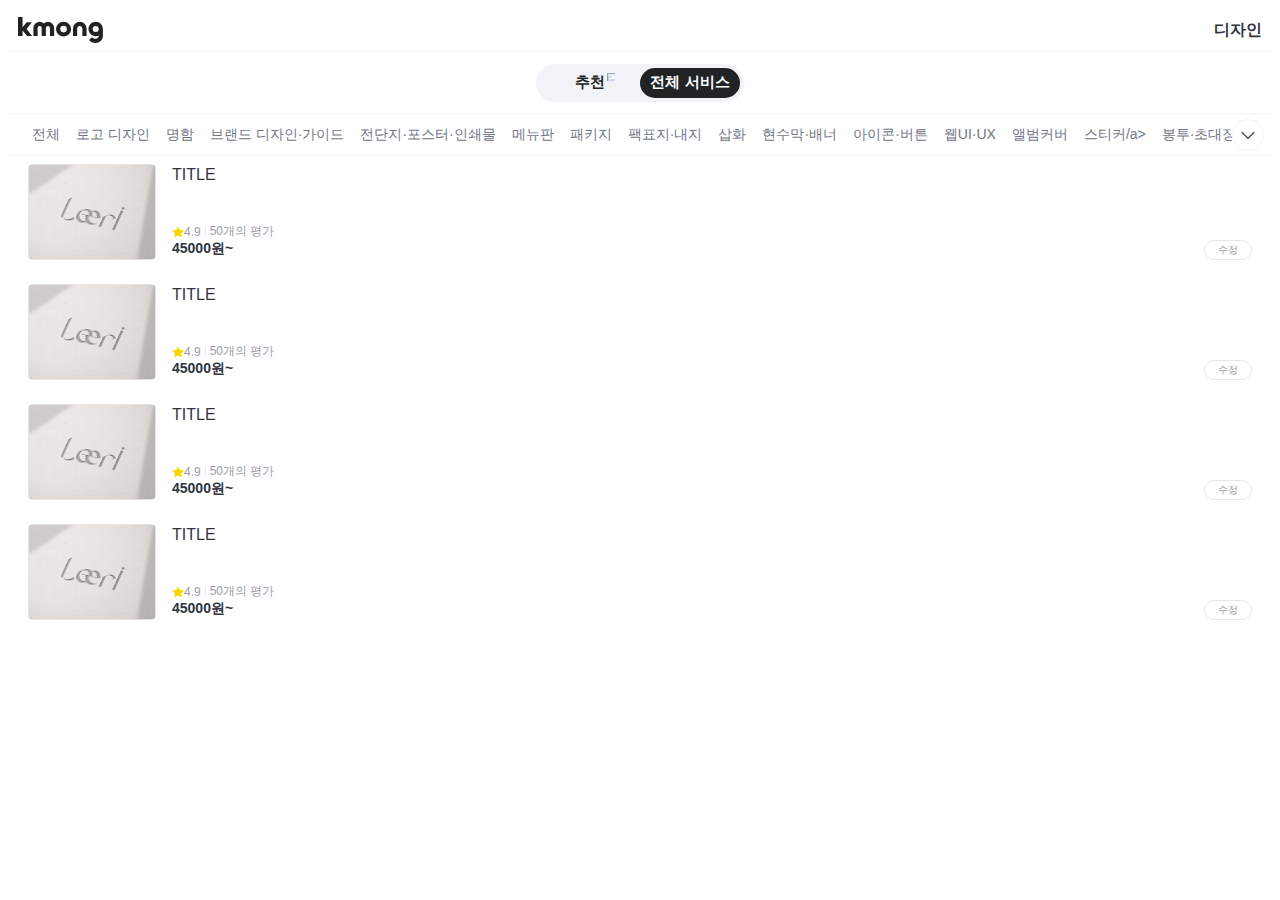
==== index.html @ 1ecef7a1 "index" ====
<!DOCTYPE html>
<html lang="en">
<head>
    <meta charset="UTF-8">
    <meta name="viewport" content="width=device-width, initial-scale=1.0">
    <title>Document</title>
    <style>
        html{
            font-family: Metro Sans, sans-serif;
        }
        *{
            box-sizing: border-box;
        }
        .headercss{
            width: 100%;
            padding: 0px 10px;
            height: 44px;
            border-bottom: 1px solid rgb(242, 243, 247);
            background-color: rgb(255, 255, 255);
            display: flex;
            justify-content: space-between;
            align-items: center;
            position: sticky;
            top: 0px;
            left: 0px;
            right: 0px;
        }
        .no-underline{
            text-decoration-line: none;
        }
        .cursor-pointer{
            cursor: pointer;
        }
        .w-85px{
            width: 85px;
        }
        .h-26px{
            height: 26px;
        }
        .text-gray-800{
            color: rgb(48, 52, 65);
        }
        .font-bold{
            font-weight: 700;
        }
        .text-16px{
            font-size: 16px;
        }
        .leading-23px{
            line-height: 23px;
        }
        .overflow-hidden{
            overflow: hidden;
        }
        .text-right{
            text-align: center;
        }
        .mainwrap{
            width: 100%;
            position: relative;
            z-index: 1;
        }
        .maintop{
            height: 62px;
            display: flex;
            justify-content: center;
            align-items: center;
            border-bottom: 1px solid rgb(242, 243, 247);
            background-color: rgb(255, 255, 255);
        }
        .topinner{
            display: flex;
            padding: 4px;
            border-radius: 60px;
            background-color: rgb(242, 243, 247);
        }
        .maintopcss{
            width: 100px;
            height: 30px;
            border-radius: 40px;
            display: flex;
            justify-content: center;
            align-items: center;
            color: rgb(33, 34, 36);
            text-decoration: none;
        }
        .text-15px{
            font-size: 15px;
        }
        .position-relative{
            position: relative;
        }
        .newimgcss{
            position: absolute;
            top: 0px;
            right: -10px;
            width: 8px;
            height: 8px;
        }
        .maintopcss2{
            width: 100px;
            height: 30px;
            border-radius: 40px;
            display: flex;
            justify-content: center;
            align-items: center;
            background-color: rgb(33, 34, 36);
            color: rgb(255, 255, 255);
            text-decoration: none;
        }
        .navwrap{
            top: 44px;
            position: sticky;
            z-index: 20;
        }
        .navcss{
            position: relative;
            padding-right: 40px;
            height: 42px;
            display: flex;
            border-bottom: 1px solid rgb(242, 243, 247);
            background: rgb(255, 255, 255);
        }
        .navlistcss{
            margin: 0px;
            padding-left: 16px;
            flex-grow: 1;
            display: flex;
            align-items: center;
            overflow-x: scroll;
            scrollbar-width: none;
            white-space: nowrap;
        }
        .navunit{
            position: relative;
            display: flex;
            align-items: center;
            padding: 0px 8px;
        }
        .navf{
            font-size: 14px;
            color: rgb(114, 117, 133);
            text-decoration: none;
        }
        .selected{
            content: "";
            position: absolute;
            bottom: 0px;
            left: 0px;
            width: 100%;
            height: 3px;
            background-color: rgb(255, 212, 0);
        }
        .catbuttoncss{
            position: absolute;
            top: 5px;
            right: 8px;
            width: 32px;
            height: 32px;
            display: flex;
            justify-content: center;
            align-items: center;
            background-color: rgb(255, 255, 255);
            outline: 0px;
            border: 1px solid rgb(242, 243, 247);
            border-radius: 50%;
        }
        .butspan{
            display: inline-block;
            font-style: normal;
            line-height: 0;
            text-align: center;
            text-rendering: optimizeLegibility;
            vertical-align: -0.125em;
            color: rgb(85, 89, 105);
        }
        .mainlistwrap{
            width: 100%;
            display: flex;
            flex-direction: column;
            gap: 8px;
        }
        .mainunitwrap{
            width: 100%;
            padding: 8px 20px;
        }
        .mainunita{
            width: 100%;
            height: 96px;
            display: flex;
            position: relative;
            text-decoration: none;
        }
        .unitimgwrap{
            position: relative;
            border-radius: 4px;
            border: 1px solid rgba(0, 0, 0, 0.1);
            overflow: hidden;
            margin-right: 16px;
            width: 128px;
        }
        .unitimgcss{
            contain: layout;
            display: block;
            width: 100%;
            transition: opacity 0.3s, transform 0.3s;
            opacity: 1;
        }
        .unitinfowrap{
            color: rgb(48, 52, 65);
            flex: 1 1 0%;
            display: flex;
            flex-direction: column;
        }
        .unittitle{
            word-break: break-all;
            overflow: hidden;
            text-overflow: ellipsis;
            font-weight: normal;
            margin: 0px;
            font-size: 16px;
            line-height: 21px;
            height: 42px;
        }
        .subtitle{
            flex-grow: 1;
            height: 16px;
        }
        .horoscope{
            margin-top: 4px;
            display: flex;
            align-items: center;
            color: rgb(154, 155, 167);
            font-size: 12px;
        }
        .starwrap{
            display: inline-block;
            font-style: normal;
            line-height: 0;
            text-align: center;
            text-transform: none;
            vertical-align: -0.125em;
            text-rendering: optimizeLegibility;
            margin: -1px, 0px, 0px;
            color: rgb(255, 212, 0);
        }
        .horodiv{
            display: inline-block;
            margin: 0px 4px;
            width: 1px;
            border-left: 1px solid rgb(228, 229, 237);
            height: 10px;
        }
        .pricewrap{
            display: flex;
            align-items: center;
        }
        .pricetext{
            font-size: 14px;
            font-weight: bold;
            color: rgb(48, 52, 65);
            height: 20px;
        }
        .unitbtnwrap{
            position: absolute;
            bottom: 0px;
            right: 0px;
        }
        .unitbtn{
            transition: background-color 0.3s;
            width: 48px;
            height: 20px;
            align-items: center;
            border-radius: 10px;
            font-size: 10px;
            border: 1px solid rgb(228, 229, 237);
            background-color: rgb(255, 255, 255);
            color: rgb(154, 155, 167);
        }
    </style>
</head>
<body>
    <header heigh="44" class="headercss">
        <a direction="left" class="h-26px w-85px cursor-pointer no-underline" href="/">
            <svg height="100%" viewBox="0 0 85 26" width="85" xmlns="http://www.w3.org/2000/svg"><path d="M77.69 4.86c3.975 0 7.197 3.215 7.197 7.18l-.002.055h.002c.073 3.477.074 5.769.003 6.874-.108 1.659-.724 3.372-1.947 4.693A7.21 7.21 0 0 1 77.593 26c-2.724 0-4.998-.984-6.653-2.921l-.05-.059 3.226-2.684c.837.997 1.938 1.48 3.478 1.48.9 0 1.67-.358 2.259-.992.515-.556.817-1.263.832-1.813v-.443a7.186 7.186 0 0 1-2.995.65c-3.975 0-7.197-3.214-7.197-7.179 0-3.964 3.222-7.178 7.197-7.178zm-32.13-.225c4.131 0 7.48 3.34 7.48 7.46 0 4.121-3.349 7.462-7.48 7.462s-7.48-3.34-7.48-7.461c0-4.12 3.349-7.461 7.48-7.461zM4.533 0v10.354L8.623 5.2h5.309l-5.337 6.726 5.572 7.065h-4.98L4.534 13.42v5.572H0V0h4.533zM29.92 4.86a6.233 6.233 0 0 1 6.233 6.234v7.897H31.96v-7.908a2.04 2.04 0 0 0-4.074-.152l-.006.152v7.908h-4.193v-7.908a2.04 2.04 0 0 0-4.075-.152l-.005.152v7.908h-4.194v-7.897a6.233 6.233 0 0 1 10.371-4.662 6.201 6.201 0 0 1 4.136-1.571zm31.847 0a6.8 6.8 0 0 1 6.8 6.8v7.331h-4.194v-7.34a2.607 2.607 0 0 0-2.441-2.602l-.165-.006a2.607 2.607 0 0 0-2.602 2.442l-.005.165v7.34l-4.193.001v-7.33a6.8 6.8 0 0 1 6.8-6.8zM45.56 8.818a3.282 3.282 0 0 0-3.287 3.279 3.282 3.282 0 0 0 3.287 3.278 3.282 3.282 0 0 0 3.287-3.278 3.282 3.282 0 0 0-3.287-3.279zm32.13.226a3 3 0 0 0-3.003 2.996 3 3 0 0 0 3.003 2.996 3 3 0 0 0 3.003-2.996 3 3 0 0 0-3.003-2.996z" fill="#212224" fill-rule="evenodd"></path></svg>
        </a>
        <a direction="right" href="/" class="no-underline">
            <h1 class="text-center text-16px font-bold leading-23px text-gray-800 overflow-hidden break-all">디자인</h1>
        </a>
    </header>
    <div class="mainwrap">
        <div class="maintop">
            <div class="topinner">
                <a class="maintopcss" href="/">
                    <span class="font-bold text-15px position-relative">
                        추천
                        <img src="https://static.cdn.kmong.com/assets/mobile/pages/gateway/n_badge@3x.png" alt="NEW 뱃지" class="newimgcss">
                    </span>
                </a>
                <a class="maintopcss2" href="/">
                    <span class="font-bold text-15px position-relative">전체 서비스</span>
                </a>
            </div>
        </div>
        <div class="navwrap">
            <nav class="navcss">
                <ul class="navlistcss">
                    <li class="navunit">
                        <a class="navf" href="/">전체</a>
                    </li>
                    <li class="navunit">
                        <a class="navf" href="/">로고 디자인</a>
                    </li>
                    <li class="navunit">
                        <a class="navf" href="/">명함</a>
                    </li>
                    <li class="navunit">
                        <a class="navf" href="/">브랜드 디자인·가이드</a>
                    </li>
                    <li class="navunit">
                        <a class="navf" href="/">전단지·포스터·인쇄물</a>
                    </li>
                    <li class="navunit">
                        <a class="navf" href="/">메뉴판</a>
                    </li>
                    <li class="navunit">
                        <a class="navf" href="/">패키지</a>
                    </li>
                    <li class="navunit">
                        <a class="navf" href="/">팩표지·내지</a>
                    </li>
                    <li class="navunit">
                        <a class="navf" href="/">삽화</a>
                    </li>
                    <li class="navunit">
                        <a class="navf" href="/">현수막·배너</a>
                    </li>
                    <li class="navunit">
                        <a class="navf" href="/">아이콘·버튼</a>
                    </li>
                    <li class="navunit">
                        <a class="navf" href="/">웹UI·UX</a>
                    </li>
                    <li class="navunit">
                        <a class="navf" href="/">앨범커버</a>
                    </li>
                    <li class="navunit">
                        <a class="navf" href="/">스티커/a>
                    </li>
                    <li class="navunit">
                        <a class="navf" href="/">봉투·초대장</a>
                    </li>
                    <li class="navunit">
                        <a class="navf" href="/">홍보물</a>
                    </li>
                </ul>
                <button class="catbuttoncss">
                    <span color class="butspan">
                        <svg width="20" height="20" viewBox="0 0 24 24" fill="currentColor" aria-hidden="true" focusable="false" preserveAspectRatio="xMidYMid meet" class="css-7kp13n e181xm9y0"><path xmlns="http://www.w3.org/2000/svg" d="M16.2207159,6.10870583 C16.5916812,5.74209279 16.5932964,5.14609072 16.2243236,4.77749794 C15.8553508,4.40890516 15.2555125,4.40730026 14.8845472,4.77391329 L7.77928409,11.9296701 C7.40827322,12.2963282 7.40670988,12.7039529 7.7757925,13.0725272 L14.8810556,20.2226181 C15.2500929,20.5911471 15.8499315,20.5926484 16.2208326,20.2259713 C16.5917338,19.8592942 16.5932448,19.2632919 16.2242075,18.8947628 L9.75,12.5010986 L16.2207159,6.10870583 Z" transform="translate(12.000000, 12.500000) scale(1, -1) rotate(-270.000000) translate(-12.000000, -12.500000) "></path></svg>
                    </span>
                </button>
            </nav>
        </div>
        <div class="mainlistwrap">
            <div class="mainunitwrap">
                <a class="mainunita" href="/">
                    <div class="unitimgwrap">
                        <img loading="lazy" src="/img/logo.jpg" class="unitimgcss">
                    </div>
                    <div class="unitinfowrap">
                        <h3 class="unittitle">TITLE</h3>
                        <div class="subtitle"></div>
                        <div class="horoscope">
                            <span role="img" rotate="0" class="starwrap">
                                <svg width="12" height="12" viewBox="0 0 24 24" fill="currentColor" aria-hidden="true" focusable="false" preserveAspectRatio="xMidYMid meet" class="css-7kp13n e181xm9y0"><path d="M8.37094152,8.12482574 L2.52598096,8.59636398 L2.36821881,8.6135218 C0.881583763,8.81867772 0.513822851,10.1467426 1.72605142,11.1443161 L6.11068071,14.7526934 L4.80553251,20.0682859 L4.77348322,20.2161997 C4.50052597,21.673724 5.6402616,22.4726949 6.9887771,21.699537 L12.00271,18.8250573 L17.0166429,21.699537 L17.1506515,21.7715841 C18.4829447,22.4403279 19.5680516,21.5674348 19.1998875,20.0682859 L17.8937294,14.7526934 L22.2793686,11.1443161 L22.3984321,11.0405714 C23.4954951,10.0270601 23.0352205,8.72174778 21.479439,8.59636398 L15.6334685,8.12482574 L13.3880977,3.09014615 C12.7393731,1.6361626 11.2656405,1.63707337 10.6173223,3.09014615 L8.37094152,8.12482574 Z"></path></svg>
                            </span>
                            4.9
                            <span class="horodiv"></span>
                            <div class="horotext">50개의 평가</div>
                        </div>
                        <div class="pricewrap">
                            <div class="pricetext">45000원~</div>
                        </div>
                        <div class="unitbtnwrap">
                            <button class="unitbtn">
                                수정
                            </button>
                        </div>
                    </div>
                </a>
            </div>
            <div class="mainunitwrap">
                <a class="mainunita" href="/">
                    <div class="unitimgwrap">
                        <img loading="lazy" src="/img/logo.jpg" class="unitimgcss">
                    </div>
                    <div class="unitinfowrap">
                        <h3 class="unittitle">TITLE</h3>
                        <div class="subtitle"></div>
                        <div class="horoscope">
                            <span role="img" rotate="0" class="starwrap">
                                <svg width="12" height="12" viewBox="0 0 24 24" fill="currentColor" aria-hidden="true" focusable="false" preserveAspectRatio="xMidYMid meet" class="css-7kp13n e181xm9y0"><path d="M8.37094152,8.12482574 L2.52598096,8.59636398 L2.36821881,8.6135218 C0.881583763,8.81867772 0.513822851,10.1467426 1.72605142,11.1443161 L6.11068071,14.7526934 L4.80553251,20.0682859 L4.77348322,20.2161997 C4.50052597,21.673724 5.6402616,22.4726949 6.9887771,21.699537 L12.00271,18.8250573 L17.0166429,21.699537 L17.1506515,21.7715841 C18.4829447,22.4403279 19.5680516,21.5674348 19.1998875,20.0682859 L17.8937294,14.7526934 L22.2793686,11.1443161 L22.3984321,11.0405714 C23.4954951,10.0270601 23.0352205,8.72174778 21.479439,8.59636398 L15.6334685,8.12482574 L13.3880977,3.09014615 C12.7393731,1.6361626 11.2656405,1.63707337 10.6173223,3.09014615 L8.37094152,8.12482574 Z"></path></svg>
                            </span>
                            4.9
                            <span class="horodiv"></span>
                            <div class="horotext">50개의 평가</div>
                        </div>
                        <div class="pricewrap">
                            <div class="pricetext">45000원~</div>
                        </div>
                        <div class="unitbtnwrap">
                            <button class="unitbtn">
                                수정
                            </button>
                        </div>
                    </div>
                </a>
            </div>
            <div class="mainunitwrap">
                <a class="mainunita" href="/">
                    <div class="unitimgwrap">
                        <img loading="lazy" src="/img/logo.jpg" class="unitimgcss">
                    </div>
                    <div class="unitinfowrap">
                        <h3 class="unittitle">TITLE</h3>
                        <div class="subtitle"></div>
                        <div class="horoscope">
                            <span role="img" rotate="0" class="starwrap">
                                <svg width="12" height="12" viewBox="0 0 24 24" fill="currentColor" aria-hidden="true" focusable="false" preserveAspectRatio="xMidYMid meet" class="css-7kp13n e181xm9y0"><path d="M8.37094152,8.12482574 L2.52598096,8.59636398 L2.36821881,8.6135218 C0.881583763,8.81867772 0.513822851,10.1467426 1.72605142,11.1443161 L6.11068071,14.7526934 L4.80553251,20.0682859 L4.77348322,20.2161997 C4.50052597,21.673724 5.6402616,22.4726949 6.9887771,21.699537 L12.00271,18.8250573 L17.0166429,21.699537 L17.1506515,21.7715841 C18.4829447,22.4403279 19.5680516,21.5674348 19.1998875,20.0682859 L17.8937294,14.7526934 L22.2793686,11.1443161 L22.3984321,11.0405714 C23.4954951,10.0270601 23.0352205,8.72174778 21.479439,8.59636398 L15.6334685,8.12482574 L13.3880977,3.09014615 C12.7393731,1.6361626 11.2656405,1.63707337 10.6173223,3.09014615 L8.37094152,8.12482574 Z"></path></svg>
                            </span>
                            4.9
                            <span class="horodiv"></span>
                            <div class="horotext">50개의 평가</div>
                        </div>
                        <div class="pricewrap">
                            <div class="pricetext">45000원~</div>
                        </div>
                        <div class="unitbtnwrap">
                            <button class="unitbtn">
                                수정
                            </button>
                        </div>
                    </div>
                </a>
            </div>
            <div class="mainunitwrap">
                <a class="mainunita" href="/">
                    <div class="unitimgwrap">
                        <img loading="lazy" src="/img/logo.jpg" class="unitimgcss">
                    </div>
                    <div class="unitinfowrap">
                        <h3 class="unittitle">TITLE</h3>
                        <div class="subtitle"></div>
                        <div class="horoscope">
                            <span role="img" rotate="0" class="starwrap">
                                <svg width="12" height="12" viewBox="0 0 24 24" fill="currentColor" aria-hidden="true" focusable="false" preserveAspectRatio="xMidYMid meet" class="css-7kp13n e181xm9y0"><path d="M8.37094152,8.12482574 L2.52598096,8.59636398 L2.36821881,8.6135218 C0.881583763,8.81867772 0.513822851,10.1467426 1.72605142,11.1443161 L6.11068071,14.7526934 L4.80553251,20.0682859 L4.77348322,20.2161997 C4.50052597,21.673724 5.6402616,22.4726949 6.9887771,21.699537 L12.00271,18.8250573 L17.0166429,21.699537 L17.1506515,21.7715841 C18.4829447,22.4403279 19.5680516,21.5674348 19.1998875,20.0682859 L17.8937294,14.7526934 L22.2793686,11.1443161 L22.3984321,11.0405714 C23.4954951,10.0270601 23.0352205,8.72174778 21.479439,8.59636398 L15.6334685,8.12482574 L13.3880977,3.09014615 C12.7393731,1.6361626 11.2656405,1.63707337 10.6173223,3.09014615 L8.37094152,8.12482574 Z"></path></svg>
                            </span>
                            4.9
                            <span class="horodiv"></span>
                            <div class="horotext">50개의 평가</div>
                        </div>
                        <div class="pricewrap">
                            <div class="pricetext">45000원~</div>
                        </div>
                        <div class="unitbtnwrap">
                            <button class="unitbtn">
                                수정
                            </button>
                        </div>
                    </div>
                </a>
            </div>
        </div>
    </div>
</body>
</html>
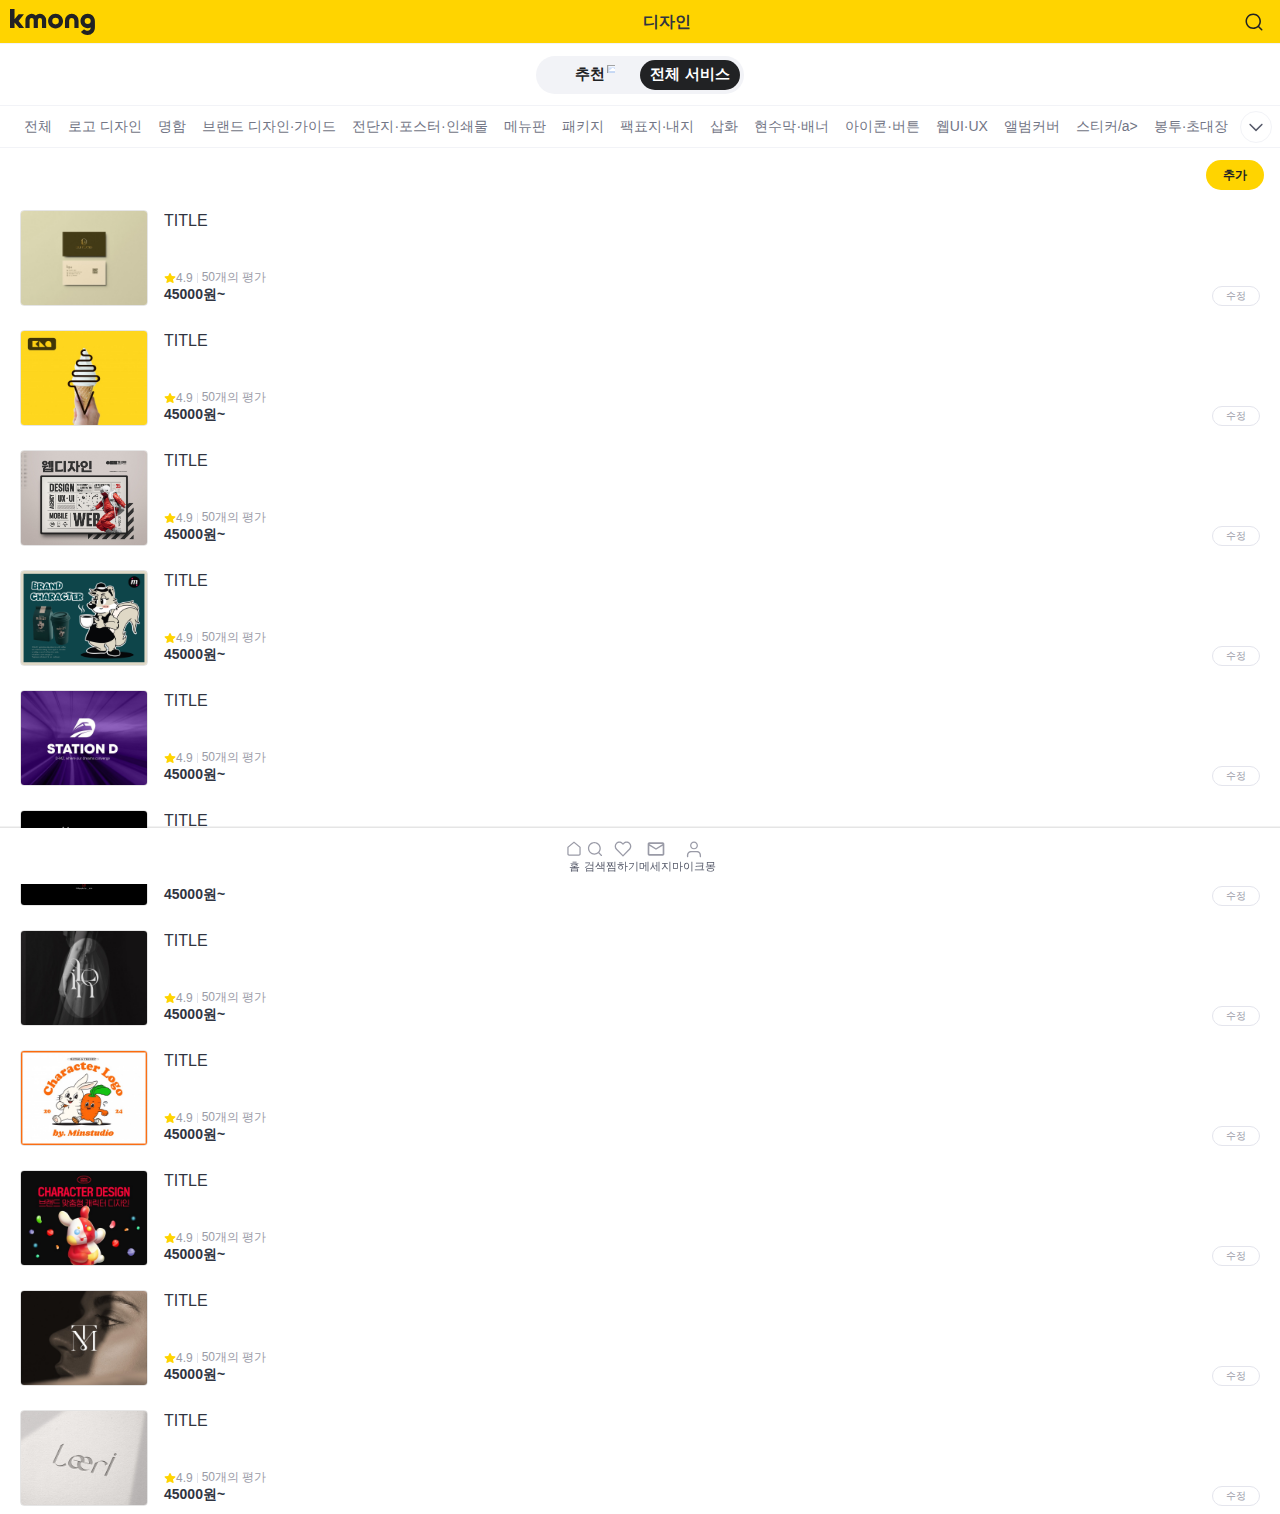
==== commit 646ec071: "index" ====
--- a/index.html
+++ b/index.html
@@ -4,26 +4,19 @@
     <meta charset="UTF-8">
     <meta name="viewport" content="width=device-width, initial-scale=1.0">
     <title>Document</title>
+    <link rel="stylesheet" href="my.css">
     <style>
         html{
             font-family: Metro Sans, sans-serif;
         }
+        body{
+            margin: 0;
+        }
         *{
             box-sizing: border-box;
         }
         .headercss{
-            width: 100%;
-            padding: 0px 10px;
-            height: 44px;
-            border-bottom: 1px solid rgb(242, 243, 247);
-            background-color: rgb(255, 255, 255);
-            display: flex;
-            justify-content: space-between;
-            align-items: center;
-            position: sticky;
-            top: 0px;
-            left: 0px;
-            right: 0px;
+            background-color: rgb(255, 212, 0);
         }
         .no-underline{
             text-decoration-line: none;
@@ -266,8 +259,30 @@
             bottom: 0px;
             right: 0px;
         }
+        .addbtn{
+            transition: background-color 0.3s;
+            display: flex;
+            width: 58px;
+            height: 30px;
+            align-items: center;
+            border-radius: 20px;
+            font-size: 12px;
+            font-weight: 700;
+            border: 1px solid rgba(255,255,255,0);
+            background-color: rgb(255, 212, 0);
+            color: rgb(33, 34, 36);
+            cursor: pointer;
+            justify-content: center;
+            text-rendering: optimizeLegibility;
+            text-align: center;
+            vertical-align: -0.125em;
+        }
+        .addbtn:hover{
+            background-color: rgb(232, 200, 0);
+        }
         .unitbtn{
             transition: background-color 0.3s;
+            display: flex;
             width: 48px;
             height: 20px;
             align-items: center;
@@ -276,6 +291,74 @@
             border: 1px solid rgb(228, 229, 237);
             background-color: rgb(255, 255, 255);
             color: rgb(154, 155, 167);
+            cursor: pointer;
+            justify-content: center;
+            text-rendering: optimizeLegibility;
+            text-align: center;
+            vertical-align: -0.125em;
+        }
+        .unitbtn:hover{
+            background-color: rgb(228, 229, 237);
+        }
+        .footnavwrap{
+            position: fixed;
+            bottom: 0;
+            z-index: 1000;
+            background-color: rgb(255, 255, 255);
+            width: 100%;
+            height: 56px;
+            box-shadow: 0 -1.5px 0 0 rgb(0 0 0 / 10%);
+        }
+        .footnavlist{
+            display: flex;
+            padding: 8px 0;
+            justify-content: space-around;
+            margin: 0;
+            list-style: none;
+        }
+        .footnavunit{
+            color:rgb(85, 89, 105);
+            display: flex;
+            flex-direction: column;
+            font-size: 11px;
+            text-decoration: none;
+            align-items: center;
+        }
+        .footnavunitcss{
+            display: inline-block;
+            font-style: normal;
+            line-height: 0;
+            text-align: center;
+            text-transform: none;
+            vertical-align: -0.125em;
+            text-rendering: optimizeLegibility;
+            color: rgb(154, 155, 167);
+        }
+        .searchwrap{
+            display: flex;
+            justify-content: flex-end;
+        }
+        .searchbtnwrap{
+            display: flex;
+            justify-content: center;
+            max-width: 32px;
+        }
+        .topbtnimg{
+            display: inline-block;
+            font-style: normal;
+            line-height: 0;
+            text-align: center;
+            text-transform: none;
+            vertical-align: -0.125em;
+            text-rendering: optimizeLegibility;
+            color: rgb(33, 34, 36);
+        }
+        .undernav{
+            height: 54px;
+            padding: 0px 16px;
+            display: flex;
+            justify-content: flex-end;
+            align-items: center;
         }
     </style>
 </head>
@@ -284,9 +367,18 @@
         <a direction="left" class="h-26px w-85px cursor-pointer no-underline" href="/">
             <svg height="100%" viewBox="0 0 85 26" width="85" xmlns="http://www.w3.org/2000/svg"><path d="M77.69 4.86c3.975 0 7.197 3.215 7.197 7.18l-.002.055h.002c.073 3.477.074 5.769.003 6.874-.108 1.659-.724 3.372-1.947 4.693A7.21 7.21 0 0 1 77.593 26c-2.724 0-4.998-.984-6.653-2.921l-.05-.059 3.226-2.684c.837.997 1.938 1.48 3.478 1.48.9 0 1.67-.358 2.259-.992.515-.556.817-1.263.832-1.813v-.443a7.186 7.186 0 0 1-2.995.65c-3.975 0-7.197-3.214-7.197-7.179 0-3.964 3.222-7.178 7.197-7.178zm-32.13-.225c4.131 0 7.48 3.34 7.48 7.46 0 4.121-3.349 7.462-7.48 7.462s-7.48-3.34-7.48-7.461c0-4.12 3.349-7.461 7.48-7.461zM4.533 0v10.354L8.623 5.2h5.309l-5.337 6.726 5.572 7.065h-4.98L4.534 13.42v5.572H0V0h4.533zM29.92 4.86a6.233 6.233 0 0 1 6.233 6.234v7.897H31.96v-7.908a2.04 2.04 0 0 0-4.074-.152l-.006.152v7.908h-4.193v-7.908a2.04 2.04 0 0 0-4.075-.152l-.005.152v7.908h-4.194v-7.897a6.233 6.233 0 0 1 10.371-4.662 6.201 6.201 0 0 1 4.136-1.571zm31.847 0a6.8 6.8 0 0 1 6.8 6.8v7.331h-4.194v-7.34a2.607 2.607 0 0 0-2.441-2.602l-.165-.006a2.607 2.607 0 0 0-2.602 2.442l-.005.165v7.34l-4.193.001v-7.33a6.8 6.8 0 0 1 6.8-6.8zM45.56 8.818a3.282 3.282 0 0 0-3.287 3.279 3.282 3.282 0 0 0 3.287 3.278 3.282 3.282 0 0 0 3.287-3.278 3.282 3.282 0 0 0-3.287-3.279zm32.13.226a3 3 0 0 0-3.003 2.996 3 3 0 0 0 3.003 2.996 3 3 0 0 0 3.003-2.996 3 3 0 0 0-3.003-2.996z" fill="#212224" fill-rule="evenodd"></path></svg>
         </a>
-        <a direction="right" href="/" class="no-underline">
+        <a href="/" class="no-underline">
             <h1 class="text-center text-16px font-bold leading-23px text-gray-800 overflow-hidden break-all">디자인</h1>
         </a>
+        <div direction="right" class="searchwrap">
+            <div class="searchbtnwrap">
+                <button role="button" class="topbtncss">
+                    <span role="img" rotate="0" class="topbtnimg">
+                        <svg width="24" height="24" viewBox="0 0 24 24" fill="currentColor" aria-hidden="true" focusable="false" preserveAspectRatio="xMidYMid meet" class="css-7kp13n e181xm9y0"><path xmlns="http://www.w3.org/2000/svg" d="M11.2307008,3.5 C15.5002489,3.5 18.9614015,6.96828437 18.9614015,11.24663 C18.9614015,13.0978372 18.3133954,14.7973826 17.2322825,16.1299241 L20.2742127,19.178378 C20.5762688,19.4810023 20.5764739,19.9714482 20.2746708,20.2738195 C19.9728678,20.5761908 19.4833433,20.5759857 19.1812873,20.2733614 L19.1812873,20.2733614 L16.1426973,17.2288066 C14.8071694,18.3312107 13.0960911,18.9932599 11.2307008,18.9932599 C6.96115262,18.9932599 3.5,15.5249756 3.5,11.24663 C3.5,6.96828437 6.96115262,3.5 11.2307008,3.5 Z M11.2307008,5.04932599 C7.81506225,5.04932599 5.04614015,7.82395349 5.04614015,11.24663 C5.04614015,14.6693064 7.81506225,17.4439339 11.2307008,17.4439339 C14.6463393,17.4439339 17.4152614,14.6693064 17.4152614,11.24663 C17.4152614,7.82395349 14.6463393,5.04932599 11.2307008,5.04932599 Z"></path></svg>
+                    </span>
+                </button>
+            </div>
+        </div>
     </header>
     <div class="mainwrap">
         <div class="maintop">
@@ -361,92 +453,286 @@
                 </button>
             </nav>
         </div>
+        <div class="undernav">
+            <button class="addbtn">
+                추가
+            </button>
+        </div>
         <div class="mainlistwrap">
             <div class="mainunitwrap">
                 <a class="mainunita" href="/">
                     <div class="unitimgwrap">
-                        <img loading="lazy" src="/img/logo.jpg" class="unitimgcss">
-                    </div>
-                    <div class="unitinfowrap">
-                        <h3 class="unittitle">TITLE</h3>
-                        <div class="subtitle"></div>
-                        <div class="horoscope">
-                            <span role="img" rotate="0" class="starwrap">
-                                <svg width="12" height="12" viewBox="0 0 24 24" fill="currentColor" aria-hidden="true" focusable="false" preserveAspectRatio="xMidYMid meet" class="css-7kp13n e181xm9y0"><path d="M8.37094152,8.12482574 L2.52598096,8.59636398 L2.36821881,8.6135218 C0.881583763,8.81867772 0.513822851,10.1467426 1.72605142,11.1443161 L6.11068071,14.7526934 L4.80553251,20.0682859 L4.77348322,20.2161997 C4.50052597,21.673724 5.6402616,22.4726949 6.9887771,21.699537 L12.00271,18.8250573 L17.0166429,21.699537 L17.1506515,21.7715841 C18.4829447,22.4403279 19.5680516,21.5674348 19.1998875,20.0682859 L17.8937294,14.7526934 L22.2793686,11.1443161 L22.3984321,11.0405714 C23.4954951,10.0270601 23.0352205,8.72174778 21.479439,8.59636398 L15.6334685,8.12482574 L13.3880977,3.09014615 C12.7393731,1.6361626 11.2656405,1.63707337 10.6173223,3.09014615 L8.37094152,8.12482574 Z"></path></svg>
-                            </span>
-                            4.9
-                            <span class="horodiv"></span>
-                            <div class="horotext">50개의 평가</div>
-                        </div>
-                        <div class="pricewrap">
-                            <div class="pricetext">45000원~</div>
-                        </div>
-                        <div class="unitbtnwrap">
-                            <button class="unitbtn">
-                                수정
-                            </button>
-                        </div>
-                    </div>
-                </a>
-            </div>
-            <div class="mainunitwrap">
-                <a class="mainunita" href="/">
-                    <div class="unitimgwrap">
-                        <img loading="lazy" src="/img/logo.jpg" class="unitimgcss">
-                    </div>
-                    <div class="unitinfowrap">
-                        <h3 class="unittitle">TITLE</h3>
-                        <div class="subtitle"></div>
-                        <div class="horoscope">
-                            <span role="img" rotate="0" class="starwrap">
-                                <svg width="12" height="12" viewBox="0 0 24 24" fill="currentColor" aria-hidden="true" focusable="false" preserveAspectRatio="xMidYMid meet" class="css-7kp13n e181xm9y0"><path d="M8.37094152,8.12482574 L2.52598096,8.59636398 L2.36821881,8.6135218 C0.881583763,8.81867772 0.513822851,10.1467426 1.72605142,11.1443161 L6.11068071,14.7526934 L4.80553251,20.0682859 L4.77348322,20.2161997 C4.50052597,21.673724 5.6402616,22.4726949 6.9887771,21.699537 L12.00271,18.8250573 L17.0166429,21.699537 L17.1506515,21.7715841 C18.4829447,22.4403279 19.5680516,21.5674348 19.1998875,20.0682859 L17.8937294,14.7526934 L22.2793686,11.1443161 L22.3984321,11.0405714 C23.4954951,10.0270601 23.0352205,8.72174778 21.479439,8.59636398 L15.6334685,8.12482574 L13.3880977,3.09014615 C12.7393731,1.6361626 11.2656405,1.63707337 10.6173223,3.09014615 L8.37094152,8.12482574 Z"></path></svg>
-                            </span>
-                            4.9
-                            <span class="horodiv"></span>
-                            <div class="horotext">50개의 평가</div>
-                        </div>
-                        <div class="pricewrap">
-                            <div class="pricetext">45000원~</div>
-                        </div>
-                        <div class="unitbtnwrap">
-                            <button class="unitbtn">
-                                수정
-                            </button>
-                        </div>
-                    </div>
-                </a>
-            </div>
-            <div class="mainunitwrap">
-                <a class="mainunita" href="/">
-                    <div class="unitimgwrap">
-                        <img loading="lazy" src="/img/logo.jpg" class="unitimgcss">
-                    </div>
-                    <div class="unitinfowrap">
-                        <h3 class="unittitle">TITLE</h3>
-                        <div class="subtitle"></div>
-                        <div class="horoscope">
-                            <span role="img" rotate="0" class="starwrap">
-                                <svg width="12" height="12" viewBox="0 0 24 24" fill="currentColor" aria-hidden="true" focusable="false" preserveAspectRatio="xMidYMid meet" class="css-7kp13n e181xm9y0"><path d="M8.37094152,8.12482574 L2.52598096,8.59636398 L2.36821881,8.6135218 C0.881583763,8.81867772 0.513822851,10.1467426 1.72605142,11.1443161 L6.11068071,14.7526934 L4.80553251,20.0682859 L4.77348322,20.2161997 C4.50052597,21.673724 5.6402616,22.4726949 6.9887771,21.699537 L12.00271,18.8250573 L17.0166429,21.699537 L17.1506515,21.7715841 C18.4829447,22.4403279 19.5680516,21.5674348 19.1998875,20.0682859 L17.8937294,14.7526934 L22.2793686,11.1443161 L22.3984321,11.0405714 C23.4954951,10.0270601 23.0352205,8.72174778 21.479439,8.59636398 L15.6334685,8.12482574 L13.3880977,3.09014615 C12.7393731,1.6361626 11.2656405,1.63707337 10.6173223,3.09014615 L8.37094152,8.12482574 Z"></path></svg>
-                            </span>
-                            4.9
-                            <span class="horodiv"></span>
-                            <div class="horotext">50개의 평가</div>
-                        </div>
-                        <div class="pricewrap">
-                            <div class="pricetext">45000원~</div>
-                        </div>
-                        <div class="unitbtnwrap">
-                            <button class="unitbtn">
-                                수정
-                            </button>
-                        </div>
-                    </div>
-                </a>
-            </div>
-            <div class="mainunitwrap">
-                <a class="mainunita" href="/">
-                    <div class="unitimgwrap">
-                        <img loading="lazy" src="/img/logo.jpg" class="unitimgcss">
+                        <img loading="lazy" src="/img/1.jpg" class="unitimgcss">
+                    </div>
+                    <div class="unitinfowrap">
+                        <h3 class="unittitle">TITLE</h3>
+                        <div class="subtitle"></div>
+                        <div class="horoscope">
+                            <span role="img" rotate="0" class="starwrap">
+                                <svg width="12" height="12" viewBox="0 0 24 24" fill="currentColor" aria-hidden="true" focusable="false" preserveAspectRatio="xMidYMid meet" class="css-7kp13n e181xm9y0"><path d="M8.37094152,8.12482574 L2.52598096,8.59636398 L2.36821881,8.6135218 C0.881583763,8.81867772 0.513822851,10.1467426 1.72605142,11.1443161 L6.11068071,14.7526934 L4.80553251,20.0682859 L4.77348322,20.2161997 C4.50052597,21.673724 5.6402616,22.4726949 6.9887771,21.699537 L12.00271,18.8250573 L17.0166429,21.699537 L17.1506515,21.7715841 C18.4829447,22.4403279 19.5680516,21.5674348 19.1998875,20.0682859 L17.8937294,14.7526934 L22.2793686,11.1443161 L22.3984321,11.0405714 C23.4954951,10.0270601 23.0352205,8.72174778 21.479439,8.59636398 L15.6334685,8.12482574 L13.3880977,3.09014615 C12.7393731,1.6361626 11.2656405,1.63707337 10.6173223,3.09014615 L8.37094152,8.12482574 Z"></path></svg>
+                            </span>
+                            4.9
+                            <span class="horodiv"></span>
+                            <div class="horotext">50개의 평가</div>
+                        </div>
+                        <div class="pricewrap">
+                            <div class="pricetext">45000원~</div>
+                        </div>
+                        <div class="unitbtnwrap">
+                            <button class="unitbtn">
+                                수정
+                            </button>
+                        </div>
+                    </div>
+                </a>
+            </div>
+            <div class="mainunitwrap">
+                <a class="mainunita" href="/">
+                    <div class="unitimgwrap">
+                        <img loading="lazy" src="/img/2.jpg" class="unitimgcss">
+                    </div>
+                    <div class="unitinfowrap">
+                        <h3 class="unittitle">TITLE</h3>
+                        <div class="subtitle"></div>
+                        <div class="horoscope">
+                            <span role="img" rotate="0" class="starwrap">
+                                <svg width="12" height="12" viewBox="0 0 24 24" fill="currentColor" aria-hidden="true" focusable="false" preserveAspectRatio="xMidYMid meet" class="css-7kp13n e181xm9y0"><path d="M8.37094152,8.12482574 L2.52598096,8.59636398 L2.36821881,8.6135218 C0.881583763,8.81867772 0.513822851,10.1467426 1.72605142,11.1443161 L6.11068071,14.7526934 L4.80553251,20.0682859 L4.77348322,20.2161997 C4.50052597,21.673724 5.6402616,22.4726949 6.9887771,21.699537 L12.00271,18.8250573 L17.0166429,21.699537 L17.1506515,21.7715841 C18.4829447,22.4403279 19.5680516,21.5674348 19.1998875,20.0682859 L17.8937294,14.7526934 L22.2793686,11.1443161 L22.3984321,11.0405714 C23.4954951,10.0270601 23.0352205,8.72174778 21.479439,8.59636398 L15.6334685,8.12482574 L13.3880977,3.09014615 C12.7393731,1.6361626 11.2656405,1.63707337 10.6173223,3.09014615 L8.37094152,8.12482574 Z"></path></svg>
+                            </span>
+                            4.9
+                            <span class="horodiv"></span>
+                            <div class="horotext">50개의 평가</div>
+                        </div>
+                        <div class="pricewrap">
+                            <div class="pricetext">45000원~</div>
+                        </div>
+                        <div class="unitbtnwrap">
+                            <button class="unitbtn">
+                                수정
+                            </button>
+                        </div>
+                    </div>
+                </a>
+            </div>
+            <div class="mainunitwrap">
+                <a class="mainunita" href="/">
+                    <div class="unitimgwrap">
+                        <img loading="lazy" src="/img/3.jpg" class="unitimgcss">
+                    </div>
+                    <div class="unitinfowrap">
+                        <h3 class="unittitle">TITLE</h3>
+                        <div class="subtitle"></div>
+                        <div class="horoscope">
+                            <span role="img" rotate="0" class="starwrap">
+                                <svg width="12" height="12" viewBox="0 0 24 24" fill="currentColor" aria-hidden="true" focusable="false" preserveAspectRatio="xMidYMid meet" class="css-7kp13n e181xm9y0"><path d="M8.37094152,8.12482574 L2.52598096,8.59636398 L2.36821881,8.6135218 C0.881583763,8.81867772 0.513822851,10.1467426 1.72605142,11.1443161 L6.11068071,14.7526934 L4.80553251,20.0682859 L4.77348322,20.2161997 C4.50052597,21.673724 5.6402616,22.4726949 6.9887771,21.699537 L12.00271,18.8250573 L17.0166429,21.699537 L17.1506515,21.7715841 C18.4829447,22.4403279 19.5680516,21.5674348 19.1998875,20.0682859 L17.8937294,14.7526934 L22.2793686,11.1443161 L22.3984321,11.0405714 C23.4954951,10.0270601 23.0352205,8.72174778 21.479439,8.59636398 L15.6334685,8.12482574 L13.3880977,3.09014615 C12.7393731,1.6361626 11.2656405,1.63707337 10.6173223,3.09014615 L8.37094152,8.12482574 Z"></path></svg>
+                            </span>
+                            4.9
+                            <span class="horodiv"></span>
+                            <div class="horotext">50개의 평가</div>
+                        </div>
+                        <div class="pricewrap">
+                            <div class="pricetext">45000원~</div>
+                        </div>
+                        <div class="unitbtnwrap">
+                            <button class="unitbtn">
+                                수정
+                            </button>
+                        </div>
+                    </div>
+                </a>
+            </div>
+            <div class="mainunitwrap">
+                <a class="mainunita" href="/">
+                    <div class="unitimgwrap">
+                        <img loading="lazy" src="/img/4.jpg" class="unitimgcss">
+                    </div>
+                    <div class="unitinfowrap">
+                        <h3 class="unittitle">TITLE</h3>
+                        <div class="subtitle"></div>
+                        <div class="horoscope">
+                            <span role="img" rotate="0" class="starwrap">
+                                <svg width="12" height="12" viewBox="0 0 24 24" fill="currentColor" aria-hidden="true" focusable="false" preserveAspectRatio="xMidYMid meet" class="css-7kp13n e181xm9y0"><path d="M8.37094152,8.12482574 L2.52598096,8.59636398 L2.36821881,8.6135218 C0.881583763,8.81867772 0.513822851,10.1467426 1.72605142,11.1443161 L6.11068071,14.7526934 L4.80553251,20.0682859 L4.77348322,20.2161997 C4.50052597,21.673724 5.6402616,22.4726949 6.9887771,21.699537 L12.00271,18.8250573 L17.0166429,21.699537 L17.1506515,21.7715841 C18.4829447,22.4403279 19.5680516,21.5674348 19.1998875,20.0682859 L17.8937294,14.7526934 L22.2793686,11.1443161 L22.3984321,11.0405714 C23.4954951,10.0270601 23.0352205,8.72174778 21.479439,8.59636398 L15.6334685,8.12482574 L13.3880977,3.09014615 C12.7393731,1.6361626 11.2656405,1.63707337 10.6173223,3.09014615 L8.37094152,8.12482574 Z"></path></svg>
+                            </span>
+                            4.9
+                            <span class="horodiv"></span>
+                            <div class="horotext">50개의 평가</div>
+                        </div>
+                        <div class="pricewrap">
+                            <div class="pricetext">45000원~</div>
+                        </div>
+                        <div class="unitbtnwrap">
+                            <button class="unitbtn">
+                                수정
+                            </button>
+                        </div>
+                    </div>
+                </a>
+            </div>
+            <div class="mainunitwrap">
+                <a class="mainunita" href="/">
+                    <div class="unitimgwrap">
+                        <img loading="lazy" src="/img/5.jpg" class="unitimgcss">
+                    </div>
+                    <div class="unitinfowrap">
+                        <h3 class="unittitle">TITLE</h3>
+                        <div class="subtitle"></div>
+                        <div class="horoscope">
+                            <span role="img" rotate="0" class="starwrap">
+                                <svg width="12" height="12" viewBox="0 0 24 24" fill="currentColor" aria-hidden="true" focusable="false" preserveAspectRatio="xMidYMid meet" class="css-7kp13n e181xm9y0"><path d="M8.37094152,8.12482574 L2.52598096,8.59636398 L2.36821881,8.6135218 C0.881583763,8.81867772 0.513822851,10.1467426 1.72605142,11.1443161 L6.11068071,14.7526934 L4.80553251,20.0682859 L4.77348322,20.2161997 C4.50052597,21.673724 5.6402616,22.4726949 6.9887771,21.699537 L12.00271,18.8250573 L17.0166429,21.699537 L17.1506515,21.7715841 C18.4829447,22.4403279 19.5680516,21.5674348 19.1998875,20.0682859 L17.8937294,14.7526934 L22.2793686,11.1443161 L22.3984321,11.0405714 C23.4954951,10.0270601 23.0352205,8.72174778 21.479439,8.59636398 L15.6334685,8.12482574 L13.3880977,3.09014615 C12.7393731,1.6361626 11.2656405,1.63707337 10.6173223,3.09014615 L8.37094152,8.12482574 Z"></path></svg>
+                            </span>
+                            4.9
+                            <span class="horodiv"></span>
+                            <div class="horotext">50개의 평가</div>
+                        </div>
+                        <div class="pricewrap">
+                            <div class="pricetext">45000원~</div>
+                        </div>
+                        <div class="unitbtnwrap">
+                            <button class="unitbtn">
+                                수정
+                            </button>
+                        </div>
+                    </div>
+                </a>
+            </div>
+            <div class="mainunitwrap">
+                <a class="mainunita" href="/">
+                    <div class="unitimgwrap">
+                        <img loading="lazy" src="/img/6.jpg" class="unitimgcss">
+                    </div>
+                    <div class="unitinfowrap">
+                        <h3 class="unittitle">TITLE</h3>
+                        <div class="subtitle"></div>
+                        <div class="horoscope">
+                            <span role="img" rotate="0" class="starwrap">
+                                <svg width="12" height="12" viewBox="0 0 24 24" fill="currentColor" aria-hidden="true" focusable="false" preserveAspectRatio="xMidYMid meet" class="css-7kp13n e181xm9y0"><path d="M8.37094152,8.12482574 L2.52598096,8.59636398 L2.36821881,8.6135218 C0.881583763,8.81867772 0.513822851,10.1467426 1.72605142,11.1443161 L6.11068071,14.7526934 L4.80553251,20.0682859 L4.77348322,20.2161997 C4.50052597,21.673724 5.6402616,22.4726949 6.9887771,21.699537 L12.00271,18.8250573 L17.0166429,21.699537 L17.1506515,21.7715841 C18.4829447,22.4403279 19.5680516,21.5674348 19.1998875,20.0682859 L17.8937294,14.7526934 L22.2793686,11.1443161 L22.3984321,11.0405714 C23.4954951,10.0270601 23.0352205,8.72174778 21.479439,8.59636398 L15.6334685,8.12482574 L13.3880977,3.09014615 C12.7393731,1.6361626 11.2656405,1.63707337 10.6173223,3.09014615 L8.37094152,8.12482574 Z"></path></svg>
+                            </span>
+                            4.9
+                            <span class="horodiv"></span>
+                            <div class="horotext">50개의 평가</div>
+                        </div>
+                        <div class="pricewrap">
+                            <div class="pricetext">45000원~</div>
+                        </div>
+                        <div class="unitbtnwrap">
+                            <button class="unitbtn">
+                                수정
+                            </button>
+                        </div>
+                    </div>
+                </a>
+            </div>
+            <div class="mainunitwrap">
+                <a class="mainunita" href="/">
+                    <div class="unitimgwrap">
+                        <img loading="lazy" src="/img/7.jpg" class="unitimgcss">
+                    </div>
+                    <div class="unitinfowrap">
+                        <h3 class="unittitle">TITLE</h3>
+                        <div class="subtitle"></div>
+                        <div class="horoscope">
+                            <span role="img" rotate="0" class="starwrap">
+                                <svg width="12" height="12" viewBox="0 0 24 24" fill="currentColor" aria-hidden="true" focusable="false" preserveAspectRatio="xMidYMid meet" class="css-7kp13n e181xm9y0"><path d="M8.37094152,8.12482574 L2.52598096,8.59636398 L2.36821881,8.6135218 C0.881583763,8.81867772 0.513822851,10.1467426 1.72605142,11.1443161 L6.11068071,14.7526934 L4.80553251,20.0682859 L4.77348322,20.2161997 C4.50052597,21.673724 5.6402616,22.4726949 6.9887771,21.699537 L12.00271,18.8250573 L17.0166429,21.699537 L17.1506515,21.7715841 C18.4829447,22.4403279 19.5680516,21.5674348 19.1998875,20.0682859 L17.8937294,14.7526934 L22.2793686,11.1443161 L22.3984321,11.0405714 C23.4954951,10.0270601 23.0352205,8.72174778 21.479439,8.59636398 L15.6334685,8.12482574 L13.3880977,3.09014615 C12.7393731,1.6361626 11.2656405,1.63707337 10.6173223,3.09014615 L8.37094152,8.12482574 Z"></path></svg>
+                            </span>
+                            4.9
+                            <span class="horodiv"></span>
+                            <div class="horotext">50개의 평가</div>
+                        </div>
+                        <div class="pricewrap">
+                            <div class="pricetext">45000원~</div>
+                        </div>
+                        <div class="unitbtnwrap">
+                            <button class="unitbtn">
+                                수정
+                            </button>
+                        </div>
+                    </div>
+                </a>
+            </div>
+            <div class="mainunitwrap">
+                <a class="mainunita" href="/">
+                    <div class="unitimgwrap">
+                        <img loading="lazy" src="/img/8.jpg" class="unitimgcss">
+                    </div>
+                    <div class="unitinfowrap">
+                        <h3 class="unittitle">TITLE</h3>
+                        <div class="subtitle"></div>
+                        <div class="horoscope">
+                            <span role="img" rotate="0" class="starwrap">
+                                <svg width="12" height="12" viewBox="0 0 24 24" fill="currentColor" aria-hidden="true" focusable="false" preserveAspectRatio="xMidYMid meet" class="css-7kp13n e181xm9y0"><path d="M8.37094152,8.12482574 L2.52598096,8.59636398 L2.36821881,8.6135218 C0.881583763,8.81867772 0.513822851,10.1467426 1.72605142,11.1443161 L6.11068071,14.7526934 L4.80553251,20.0682859 L4.77348322,20.2161997 C4.50052597,21.673724 5.6402616,22.4726949 6.9887771,21.699537 L12.00271,18.8250573 L17.0166429,21.699537 L17.1506515,21.7715841 C18.4829447,22.4403279 19.5680516,21.5674348 19.1998875,20.0682859 L17.8937294,14.7526934 L22.2793686,11.1443161 L22.3984321,11.0405714 C23.4954951,10.0270601 23.0352205,8.72174778 21.479439,8.59636398 L15.6334685,8.12482574 L13.3880977,3.09014615 C12.7393731,1.6361626 11.2656405,1.63707337 10.6173223,3.09014615 L8.37094152,8.12482574 Z"></path></svg>
+                            </span>
+                            4.9
+                            <span class="horodiv"></span>
+                            <div class="horotext">50개의 평가</div>
+                        </div>
+                        <div class="pricewrap">
+                            <div class="pricetext">45000원~</div>
+                        </div>
+                        <div class="unitbtnwrap">
+                            <button class="unitbtn">
+                                수정
+                            </button>
+                        </div>
+                    </div>
+                </a>
+            </div>
+            <div class="mainunitwrap">
+                <a class="mainunita" href="/">
+                    <div class="unitimgwrap">
+                        <img loading="lazy" src="/img/9.jpg" class="unitimgcss">
+                    </div>
+                    <div class="unitinfowrap">
+                        <h3 class="unittitle">TITLE</h3>
+                        <div class="subtitle"></div>
+                        <div class="horoscope">
+                            <span role="img" rotate="0" class="starwrap">
+                                <svg width="12" height="12" viewBox="0 0 24 24" fill="currentColor" aria-hidden="true" focusable="false" preserveAspectRatio="xMidYMid meet" class="css-7kp13n e181xm9y0"><path d="M8.37094152,8.12482574 L2.52598096,8.59636398 L2.36821881,8.6135218 C0.881583763,8.81867772 0.513822851,10.1467426 1.72605142,11.1443161 L6.11068071,14.7526934 L4.80553251,20.0682859 L4.77348322,20.2161997 C4.50052597,21.673724 5.6402616,22.4726949 6.9887771,21.699537 L12.00271,18.8250573 L17.0166429,21.699537 L17.1506515,21.7715841 C18.4829447,22.4403279 19.5680516,21.5674348 19.1998875,20.0682859 L17.8937294,14.7526934 L22.2793686,11.1443161 L22.3984321,11.0405714 C23.4954951,10.0270601 23.0352205,8.72174778 21.479439,8.59636398 L15.6334685,8.12482574 L13.3880977,3.09014615 C12.7393731,1.6361626 11.2656405,1.63707337 10.6173223,3.09014615 L8.37094152,8.12482574 Z"></path></svg>
+                            </span>
+                            4.9
+                            <span class="horodiv"></span>
+                            <div class="horotext">50개의 평가</div>
+                        </div>
+                        <div class="pricewrap">
+                            <div class="pricetext">45000원~</div>
+                        </div>
+                        <div class="unitbtnwrap">
+                            <button class="unitbtn">
+                                수정
+                            </button>
+                        </div>
+                    </div>
+                </a>
+            </div>
+            <div class="mainunitwrap">
+                <a class="mainunita" href="/">
+                    <div class="unitimgwrap">
+                        <img loading="lazy" src="/img/10.jpg" class="unitimgcss">
+                    </div>
+                    <div class="unitinfowrap">
+                        <h3 class="unittitle">TITLE</h3>
+                        <div class="subtitle"></div>
+                        <div class="horoscope">
+                            <span role="img" rotate="0" class="starwrap">
+                                <svg width="12" height="12" viewBox="0 0 24 24" fill="currentColor" aria-hidden="true" focusable="false" preserveAspectRatio="xMidYMid meet" class="css-7kp13n e181xm9y0"><path d="M8.37094152,8.12482574 L2.52598096,8.59636398 L2.36821881,8.6135218 C0.881583763,8.81867772 0.513822851,10.1467426 1.72605142,11.1443161 L6.11068071,14.7526934 L4.80553251,20.0682859 L4.77348322,20.2161997 C4.50052597,21.673724 5.6402616,22.4726949 6.9887771,21.699537 L12.00271,18.8250573 L17.0166429,21.699537 L17.1506515,21.7715841 C18.4829447,22.4403279 19.5680516,21.5674348 19.1998875,20.0682859 L17.8937294,14.7526934 L22.2793686,11.1443161 L22.3984321,11.0405714 C23.4954951,10.0270601 23.0352205,8.72174778 21.479439,8.59636398 L15.6334685,8.12482574 L13.3880977,3.09014615 C12.7393731,1.6361626 11.2656405,1.63707337 10.6173223,3.09014615 L8.37094152,8.12482574 Z"></path></svg>
+                            </span>
+                            4.9
+                            <span class="horodiv"></span>
+                            <div class="horotext">50개의 평가</div>
+                        </div>
+                        <div class="pricewrap">
+                            <div class="pricetext">45000원~</div>
+                        </div>
+                        <div class="unitbtnwrap">
+                            <button class="unitbtn">
+                                수정
+                            </button>
+                        </div>
+                    </div>
+                </a>
+            </div>
+            <div class="mainunitwrap">
+                <a class="mainunita" href="/">
+                    <div class="unitimgwrap">
+                        <img loading="lazy" src="/img/11.jpg" class="unitimgcss">
                     </div>
                     <div class="unitinfowrap">
                         <h3 class="unittitle">TITLE</h3>
@@ -472,5 +758,49 @@
             </div>
         </div>
     </div>
+    <nav class="footnavwrap">
+        <ul class="footnavlist">
+            <li>
+                <a href="/" class="footnavunit">
+                    <span role="img" rotate="0" class="footnavunitcss">
+                        <svg width="20" height="20" viewBox="0 0 24 24" fill="currentColor" aria-hidden="true" focusable="false" preserveAspectRatio="xMidYMid meet" class="css-7kp13n e181xm9y0"><path xmlns="http://www.w3.org/2000/svg" d="M4,9.61111111 L12,3 L20,9.61111111 L20,17.9851852 C20,19.0979367 19.0448741,20 17.8666667,20 L6.13333333,20 C4.95512587,20 4,19.0979367 4,17.9851852 L4,9.61111111 Z M5.49333333,10.2510924 L5.49333333,17.9851852 C5.49333333,18.3190106 5.77987109,18.5896296 6.13333333,18.5896296 L17.8666667,18.5896296 C18.2201289,18.5896296 18.5066667,18.3190106 18.5066667,17.9851852 L18.5066667,10.2510924 L12,4.87405534 L5.49333333,10.2510924 Z"></path></svg>
+                    </span>
+                    홈
+                </a>
+            </li>
+            <li>
+                <a href="/" class="footnavunit">
+                    <span role="img" rotate="0" class="footnavunitcss">
+                        <svg width="20" height="20" viewBox="0 0 24 24" fill="currentColor" aria-hidden="true" focusable="false" preserveAspectRatio="xMidYMid meet" class="css-7kp13n e181xm9y0"><path xmlns="http://www.w3.org/2000/svg" d="M11.2307008,3.5 C15.5002489,3.5 18.9614015,6.96828437 18.9614015,11.24663 C18.9614015,13.0978372 18.3133954,14.7973826 17.2322825,16.1299241 L20.2742127,19.178378 C20.5762688,19.4810023 20.5764739,19.9714482 20.2746708,20.2738195 C19.9728678,20.5761908 19.4833433,20.5759857 19.1812873,20.2733614 L19.1812873,20.2733614 L16.1426973,17.2288066 C14.8071694,18.3312107 13.0960911,18.9932599 11.2307008,18.9932599 C6.96115262,18.9932599 3.5,15.5249756 3.5,11.24663 C3.5,6.96828437 6.96115262,3.5 11.2307008,3.5 Z M11.2307008,5.04932599 C7.81506225,5.04932599 5.04614015,7.82395349 5.04614015,11.24663 C5.04614015,14.6693064 7.81506225,17.4439339 11.2307008,17.4439339 C14.6463393,17.4439339 17.4152614,14.6693064 17.4152614,11.24663 C17.4152614,7.82395349 14.6463393,5.04932599 11.2307008,5.04932599 Z"></path></svg>
+                    </span>
+                    검색
+                </a>
+            </li>
+            <li>
+                <a href="/" class="footnavunit">
+                    <span role="img" rotate="0" class="footnavunitcss">
+                        <svg width="20" height="20" viewBox="0 0 24 24" fill="currentColor" aria-hidden="true" focusable="false" preserveAspectRatio="xMidYMid meet" class="css-7kp13n e181xm9y0"><path xmlns="http://www.w3.org/2000/svg" d="M16.3680447,3 C14.8701244,3 13.434867,3.60809471 12.3788995,4.68835248 L11.999764,5.07602721 L11.6205012,4.68822239 C9.41974855,2.43790277 5.843218,2.4379028 3.64246538,4.68822244 C1.45251156,6.92750008 1.45251154,10.5501072 3.64246532,12.7893849 L11.4435969,20.7662195 C11.7484384,21.0779268 12.2510896,21.0779268 12.555931,20.7662195 L20.3570626,12.7893849 C21.4096395,11.7136062 22,10.2567327 22,8.73880364 C22,7.22093571 21.409687,5.76411845 20.3570626,4.68822238 C19.3011071,3.60804588 17.8659048,3 16.3680447,3 Z M11.999764,19.1166999 L4.75479942,11.7085588 C3.15293092,10.0706117 3.15293094,7.4069956 4.75479947,5.76904857 C6.34586921,4.14214354 8.91709737,4.14214352 10.5081671,5.76904852 L11.4435969,6.72554678 C11.7484384,7.0372541 12.2510896,7.0372541 12.555931,6.72554678 L13.4913608,5.76904851 C14.2561214,4.98669624 15.2906419,4.5483871 16.3680447,4.5483871 C17.4454474,4.5483871 18.4799679,4.98669624 19.2446013,5.76891842 C20.0136074,6.55487573 20.4466019,7.6234063 20.4466019,8.73880364 C20.4466019,9.85420097 20.0136074,10.9227315 19.2448557,11.7084287 L18.3092987,12.665057 L11.999764,19.1166999 Z"></path></svg>
+                    </span>
+                    찜하기
+                </a>
+            </li>
+            <li>
+                <a href="/" class="footnavunit">
+                    <span role="img" rotate="0" class="footnavunitcss">
+                        <svg width="20" height="20" viewBox="0 0 24 24" fill="currentColor" aria-hidden="true" focusable="false" preserveAspectRatio="xMidYMid meet" class="css-7kp13n e181xm9y0"><path xmlns="http://www.w3.org/2000/svg" d="M22 6c0-1.1-.9-2-2-2H4c-1.1 0-2 .9-2 2v12c0 1.1.9 2 2 2h16c1.1 0 2-.9 2-2V6zm-2 0l-8 4.99L4 6h16zm0 12H4V8l8 5 8-5v10z"></path></svg>
+                    </span>
+                    메세지
+                </a>
+            </li>
+            <li>
+                <a href="/" class="footnavunit">
+                    <span role="img" rotate="0" class="footnavunitcss">
+                        <svg width="20" height="20" viewBox="0 0 24 24" fill="currentColor" aria-hidden="true" focusable="false" preserveAspectRatio="xMidYMid meet" class="css-7kp13n e181xm9y0"><path xmlns="http://www.w3.org/2000/svg" d="M14.7898408,14.3335321 C18.8353425,14.3080964 20.786329,16.7249993 20.4660688,21.1819961 C20.4360388,21.5999167 20.054898,21.9155927 19.614767,21.8870782 C19.174636,21.8585636 18.8421834,21.4966564 18.8722134,21.0787358 C19.1337416,17.4391017 17.8346443,15.8305172 14.7980666,15.850457 L14.7980666,15.850457 L14.795,15.565 L14.7956619,15.8504752 L9.34156663,15.8504752 C6.11846186,15.8504752 4.79337527,17.4550749 5.15032839,21.0593539 C5.19163155,21.4764062 4.86905904,21.846287 4.42984253,21.8855059 C3.99062601,21.9247248 3.60108784,21.6184303 3.55978468,21.201378 C3.11938468,16.7545072 5.11863815,14.3335321 9.34156663,14.3335321 L9.34156663,14.3335321 Z M12,3 C14.6080113,3 16.7222222,5.1142109 16.7222222,7.72222222 C16.7222222,10.3302335 14.6080113,12.4444444 12,12.4444444 C9.39198868,12.4444444 7.27777778,10.3302335 7.27777778,7.72222222 C7.27777778,5.1142109 9.39198868,3 12,3 Z M12,4.48564295 C10.2124866,4.48564295 8.76342072,5.93470885 8.76342072,7.72222222 C8.76342072,9.5097356 10.2124866,10.9588015 12,10.9588015 C13.7875134,10.9588015 15.2365793,9.5097356 15.2365793,7.72222222 C15.2365793,5.93470885 13.7875134,4.48564295 12,4.48564295 Z"></path></svg>
+                    </span>
+                    마이크몽
+                </a>
+            </li>
+        </ul>
+    </nav>
 </body>
 </html>--- a/my.css
+++ b/my.css
@@ -0,0 +1,112 @@
+.headercss{
+    z-index: 20;
+    width: 100%;
+    padding: 0px 10px;
+    height: 44px;
+    border-bottom: 1px solid rgb(242, 243, 247);
+    display: flex;
+    justify-content: space-between;
+    align-items: center;
+    position: sticky;
+    top: 0px;
+    left: 0px;
+    right: 0px;
+}
+.topbtncss{
+    outline: none;
+    border-width: 1px;
+    border-style: solid;
+    border-radius: 4px;
+    line-height: 1;
+    font-weight: 500;
+    transition: background-color 0.3s, border-color 0.3s;
+    text-decoration: none;
+    display: inline-flex;
+    align-items: center;
+    justify-content: center;
+    cursor: pointer;
+    position: relative;
+    user-select: none;
+    white-space: nowrap;
+    max-width: 100%;
+    height: 32px;
+    font-size: 13px;
+    min-width: 32px;
+    padding: 0px;
+    background-color: transparent;
+    border-color: transparent;
+    color: rgb(48, 52, 65);
+}
+.topbtnimg{
+    display: inline-block;
+    font-style: normal;
+    line-height: 0;
+    text-align: center;
+    text-transform: none;
+    vertical-align: -0.125em;
+    text-rendering: optimizeLegibility;
+    color: rgb(33, 34, 36);
+}
+.searchwrap{
+    display: flex;
+    justify-content: flex-end;
+}
+.searchbtnwrap{
+    display: flex;
+    justify-content: center;
+    max-width: 32px;
+}
+.mainwrap{
+    width: 100%;
+    position: relative;
+    z-index: 1;
+}
+.cursor-pointer{
+    cursor: pointer;
+}
+.footerwrap{
+    background-color: #fff;
+    padding: 0 0 70px;
+    border-top: 1px solid #f2f3f7;
+}
+.footerinnerwrap{
+    margin: 16px auto 0 auto;
+    padding: 0 16px;
+}
+.footinfo{
+    font-size: 12px;
+    text-align: center;
+    line-height: 1.5;
+    color: #727585;
+    font-weight: normal;
+    margin: 0;
+}
+.footnavwrap{
+    display: flex;
+    align-items: center;
+    justify-content: center;
+    margin: 0 0 16px 0;
+    gap: 8px
+}
+.footnavspan{
+    font-size: 13px;
+    color: #727585;
+}
+.footnava{
+    text-decoration: none;
+    color: inherit;
+}
+.footnava2{
+    text-decoration: none;
+    color: inherit;
+    font-weight: bold;
+}
+.footcompany{
+    font-size: 11px;
+    line-height: 1.7em;
+    letter-spacing: -0.4px;
+    margin: 16px 0 32px 0;
+    text-align: center;
+    color: #727585;
+    font-weight: normal;
+}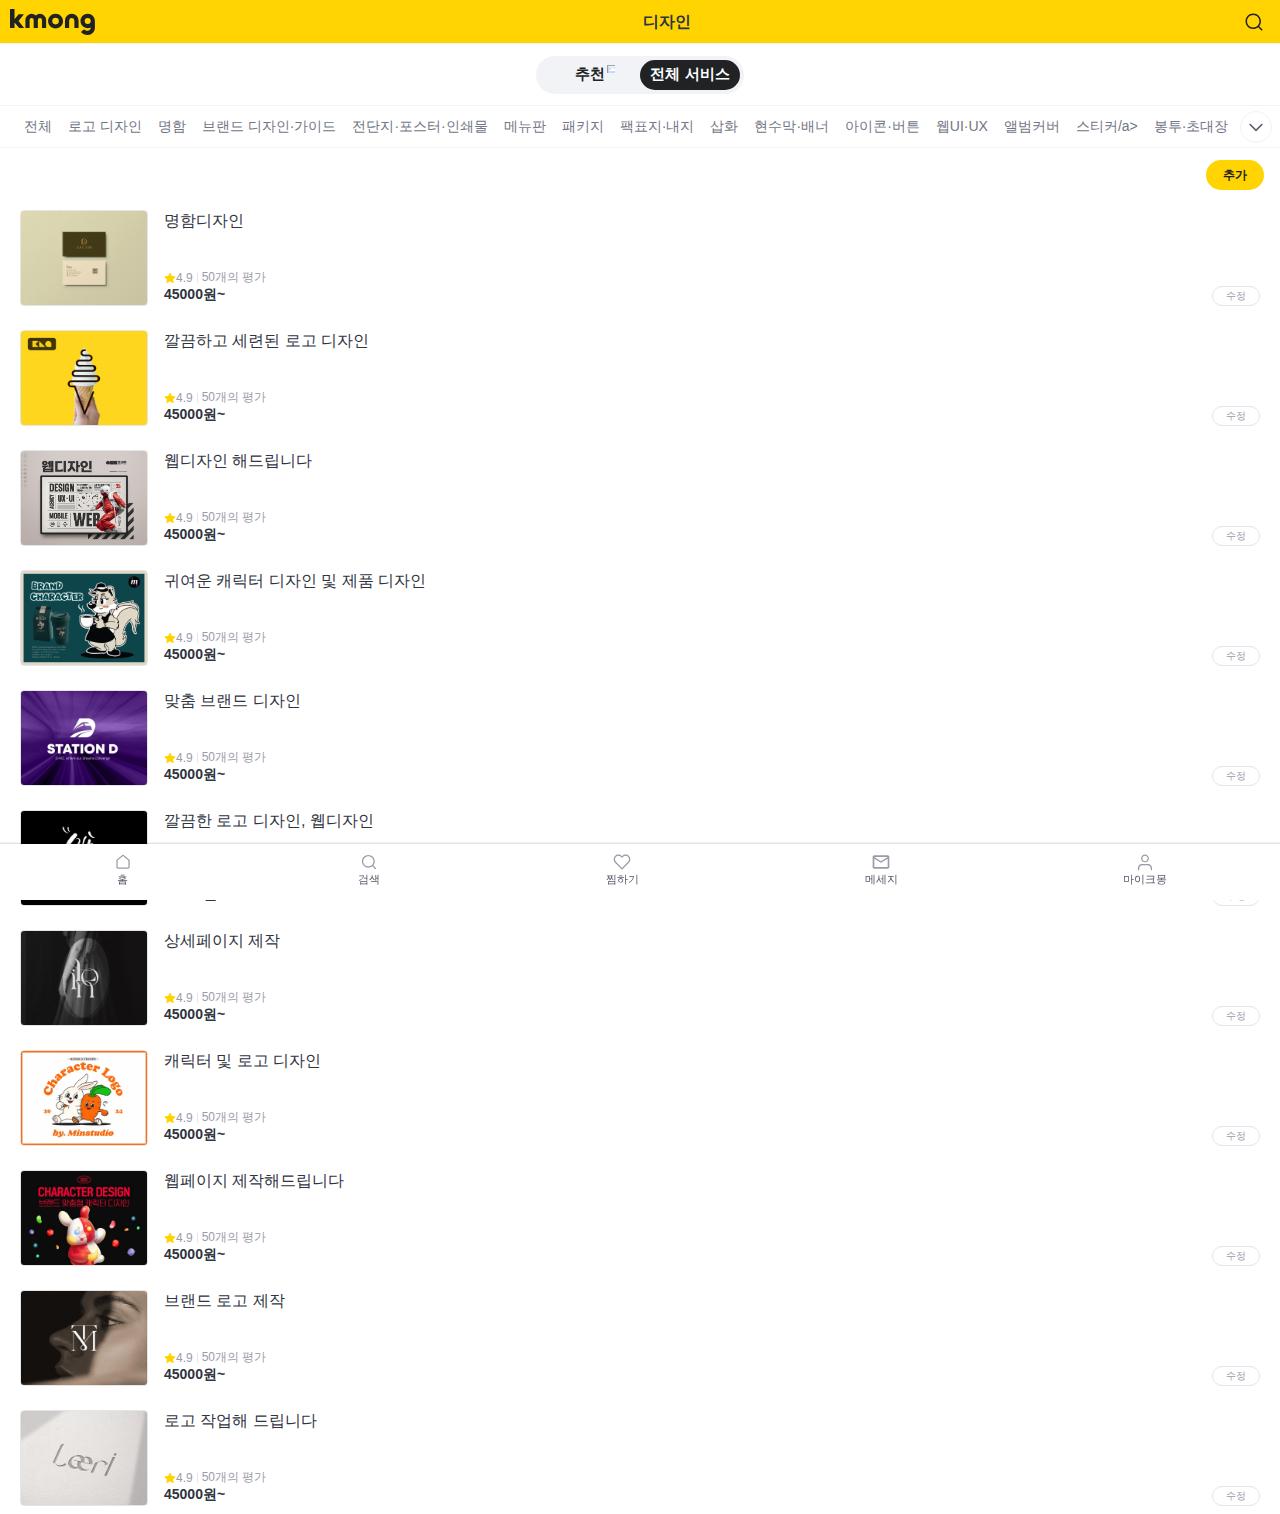
==== commit 80e0e03f: "script" ====
--- a/index.html
+++ b/index.html
@@ -21,9 +21,6 @@
         .no-underline{
             text-decoration-line: none;
         }
-        .cursor-pointer{
-            cursor: pointer;
-        }
         .w-85px{
             width: 85px;
         }
@@ -47,11 +44,6 @@
         }
         .text-right{
             text-align: center;
-        }
-        .mainwrap{
-            width: 100%;
-            position: relative;
-            z-index: 1;
         }
         .maintop{
             height: 62px;
@@ -300,7 +292,7 @@
         .unitbtn:hover{
             background-color: rgb(228, 229, 237);
         }
-        .footnavwrap{
+        .footnavwrapindex{
             position: fixed;
             bottom: 0;
             z-index: 1000;
@@ -334,25 +326,6 @@
             text-rendering: optimizeLegibility;
             color: rgb(154, 155, 167);
         }
-        .searchwrap{
-            display: flex;
-            justify-content: flex-end;
-        }
-        .searchbtnwrap{
-            display: flex;
-            justify-content: center;
-            max-width: 32px;
-        }
-        .topbtnimg{
-            display: inline-block;
-            font-style: normal;
-            line-height: 0;
-            text-align: center;
-            text-transform: none;
-            vertical-align: -0.125em;
-            text-rendering: optimizeLegibility;
-            color: rgb(33, 34, 36);
-        }
         .undernav{
             height: 54px;
             padding: 0px 16px;
@@ -362,6 +335,11 @@
         }
     </style>
 </head>
+<script>
+    document.getElementById("addbutton").addEventListener("click", function(){
+        location.href = "https://golden-gelato-ea348a.netlify.app/add.html";
+    })
+</script>
 <body>
     <header heigh="44" class="headercss">
         <a direction="left" class="h-26px w-85px cursor-pointer no-underline" href="/">
@@ -454,7 +432,7 @@
             </nav>
         </div>
         <div class="undernav">
-            <button class="addbtn">
+            <button class="addbtn" id="addbutton">
                 추가
             </button>
         </div>
@@ -465,7 +443,7 @@
                         <img loading="lazy" src="/img/1.jpg" class="unitimgcss">
                     </div>
                     <div class="unitinfowrap">
-                        <h3 class="unittitle">TITLE</h3>
+                        <h3 class="unittitle">명함디자인</h3>
                         <div class="subtitle"></div>
                         <div class="horoscope">
                             <span role="img" rotate="0" class="starwrap">
@@ -492,7 +470,7 @@
                         <img loading="lazy" src="/img/2.jpg" class="unitimgcss">
                     </div>
                     <div class="unitinfowrap">
-                        <h3 class="unittitle">TITLE</h3>
+                        <h3 class="unittitle">깔끔하고 세련된 로고 디자인</h3>
                         <div class="subtitle"></div>
                         <div class="horoscope">
                             <span role="img" rotate="0" class="starwrap">
@@ -519,7 +497,7 @@
                         <img loading="lazy" src="/img/3.jpg" class="unitimgcss">
                     </div>
                     <div class="unitinfowrap">
-                        <h3 class="unittitle">TITLE</h3>
+                        <h3 class="unittitle">웹디자인 해드립니다</h3>
                         <div class="subtitle"></div>
                         <div class="horoscope">
                             <span role="img" rotate="0" class="starwrap">
@@ -546,7 +524,7 @@
                         <img loading="lazy" src="/img/4.jpg" class="unitimgcss">
                     </div>
                     <div class="unitinfowrap">
-                        <h3 class="unittitle">TITLE</h3>
+                        <h3 class="unittitle">귀여운 캐릭터 디자인 및 제품 디자인</h3>
                         <div class="subtitle"></div>
                         <div class="horoscope">
                             <span role="img" rotate="0" class="starwrap">
@@ -573,7 +551,7 @@
                         <img loading="lazy" src="/img/5.jpg" class="unitimgcss">
                     </div>
                     <div class="unitinfowrap">
-                        <h3 class="unittitle">TITLE</h3>
+                        <h3 class="unittitle">맞춤 브랜드 디자인</h3>
                         <div class="subtitle"></div>
                         <div class="horoscope">
                             <span role="img" rotate="0" class="starwrap">
@@ -600,7 +578,7 @@
                         <img loading="lazy" src="/img/6.jpg" class="unitimgcss">
                     </div>
                     <div class="unitinfowrap">
-                        <h3 class="unittitle">TITLE</h3>
+                        <h3 class="unittitle">깔끔한 로고 디자인, 웹디자인</h3>
                         <div class="subtitle"></div>
                         <div class="horoscope">
                             <span role="img" rotate="0" class="starwrap">
@@ -627,7 +605,7 @@
                         <img loading="lazy" src="/img/7.jpg" class="unitimgcss">
                     </div>
                     <div class="unitinfowrap">
-                        <h3 class="unittitle">TITLE</h3>
+                        <h3 class="unittitle">상세페이지 제작</h3>
                         <div class="subtitle"></div>
                         <div class="horoscope">
                             <span role="img" rotate="0" class="starwrap">
@@ -654,7 +632,7 @@
                         <img loading="lazy" src="/img/8.jpg" class="unitimgcss">
                     </div>
                     <div class="unitinfowrap">
-                        <h3 class="unittitle">TITLE</h3>
+                        <h3 class="unittitle">캐릭터 및 로고 디자인</h3>
                         <div class="subtitle"></div>
                         <div class="horoscope">
                             <span role="img" rotate="0" class="starwrap">
@@ -681,7 +659,7 @@
                         <img loading="lazy" src="/img/9.jpg" class="unitimgcss">
                     </div>
                     <div class="unitinfowrap">
-                        <h3 class="unittitle">TITLE</h3>
+                        <h3 class="unittitle">웹페이지 제작해드립니다</h3>
                         <div class="subtitle"></div>
                         <div class="horoscope">
                             <span role="img" rotate="0" class="starwrap">
@@ -708,7 +686,7 @@
                         <img loading="lazy" src="/img/10.jpg" class="unitimgcss">
                     </div>
                     <div class="unitinfowrap">
-                        <h3 class="unittitle">TITLE</h3>
+                        <h3 class="unittitle">브랜드 로고 제작</h3>
                         <div class="subtitle"></div>
                         <div class="horoscope">
                             <span role="img" rotate="0" class="starwrap">
@@ -735,7 +713,7 @@
                         <img loading="lazy" src="/img/11.jpg" class="unitimgcss">
                     </div>
                     <div class="unitinfowrap">
-                        <h3 class="unittitle">TITLE</h3>
+                        <h3 class="unittitle">로고 작업해 드립니다</h3>
                         <div class="subtitle"></div>
                         <div class="horoscope">
                             <span role="img" rotate="0" class="starwrap">
@@ -758,7 +736,7 @@
             </div>
         </div>
     </div>
-    <nav class="footnavwrap">
+    <nav class="footnavwrapindex">
         <ul class="footnavlist">
             <li>
                 <a href="/" class="footnavunit">
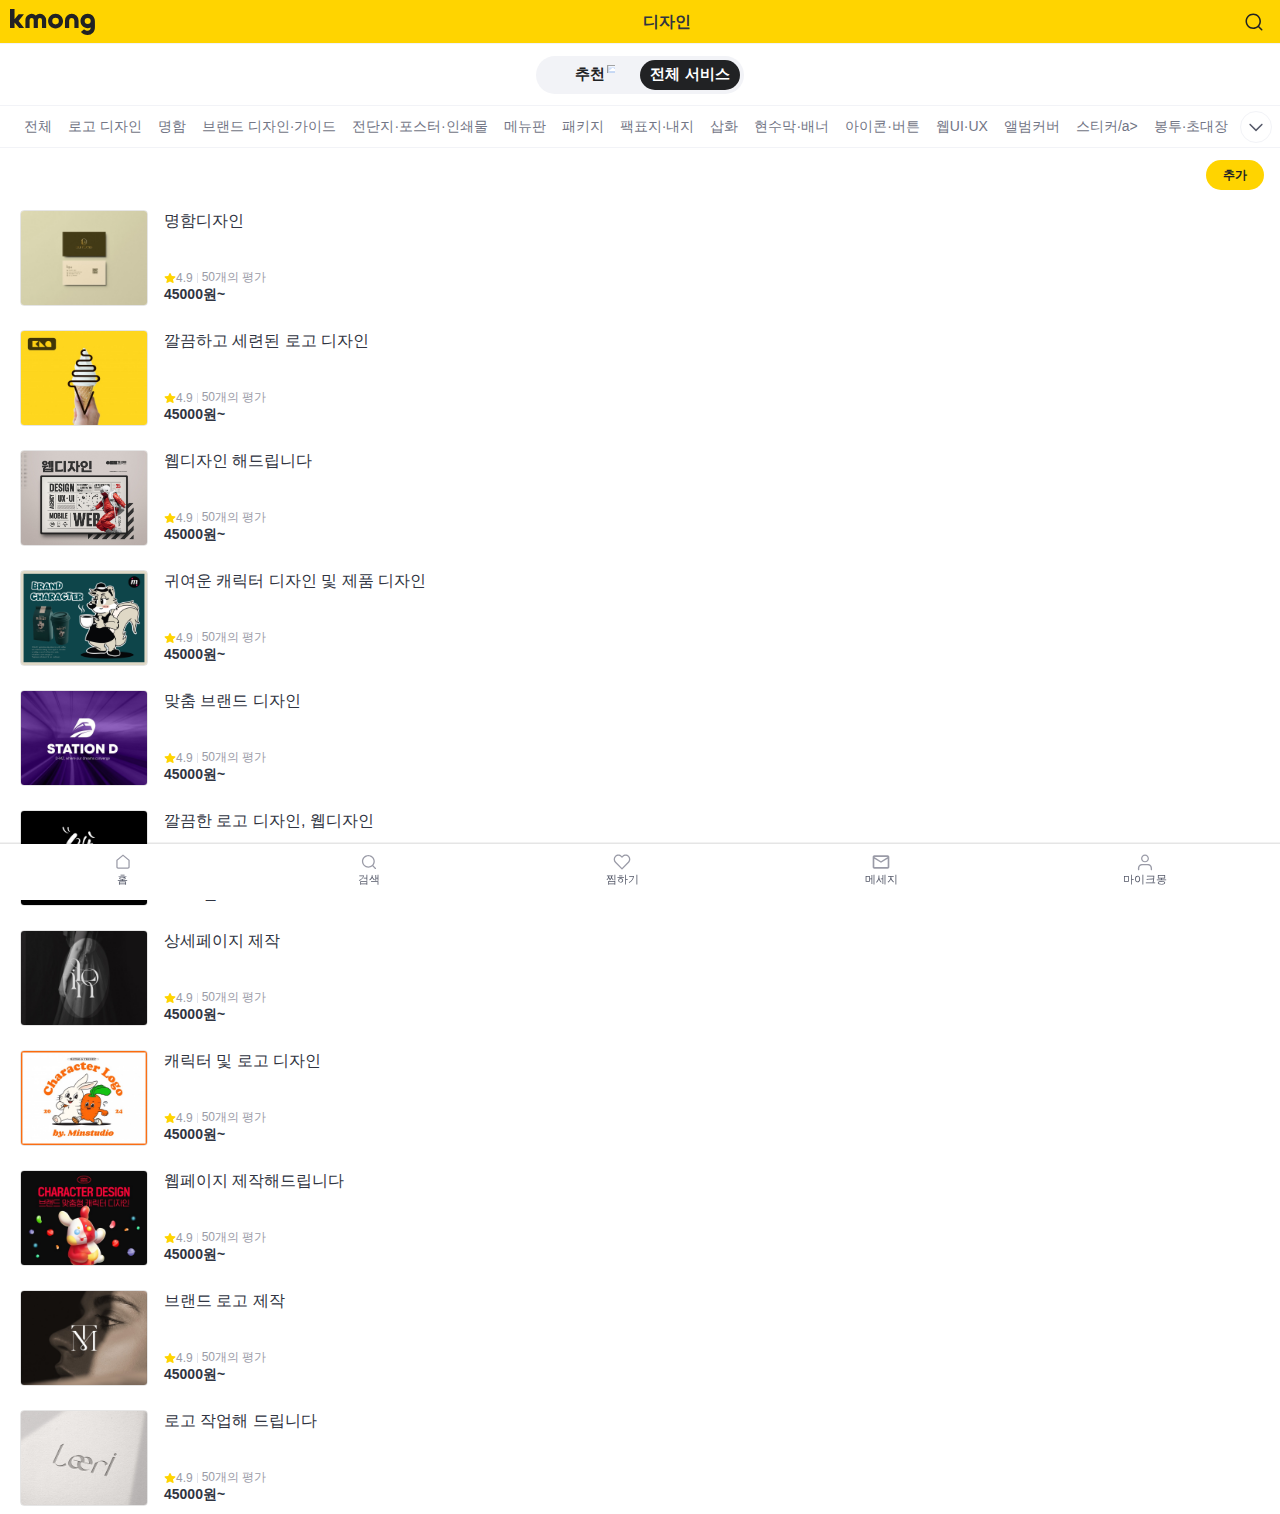
==== commit b285c47f: "edit" ====
--- a/index.html
+++ b/index.html
@@ -336,9 +336,9 @@
     </style>
 </head>
 <script>
-    document.getElementById("addbutton").addEventListener("click", function(){
+    function movetoadd(){
         location.href = "https://golden-gelato-ea348a.netlify.app/add.html";
-    })
+    }
 </script>
 <body>
     <header heigh="44" class="headercss">
@@ -432,13 +432,13 @@
             </nav>
         </div>
         <div class="undernav">
-            <button class="addbtn" id="addbutton">
+            <button class="addbtn" onclick="movetoadd()">
                 추가
             </button>
         </div>
         <div class="mainlistwrap">
             <div class="mainunitwrap">
-                <a class="mainunita" href="/">
+                <a class="mainunita" href="https://golden-gelato-ea348a.netlify.app/edit.html">
                     <div class="unitimgwrap">
                         <img loading="lazy" src="/img/1.jpg" class="unitimgcss">
                     </div>
@@ -456,11 +456,11 @@
                         <div class="pricewrap">
                             <div class="pricetext">45000원~</div>
                         </div>
-                        <div class="unitbtnwrap">
-                            <button class="unitbtn">
-                                수정
-                            </button>
-                        </div>
+                        <!--<div class="unitbtnwrap">
+                            <button class="unitbtn">
+                                수정
+                            </button>
+                        </div>-->
                     </div>
                 </a>
             </div>
@@ -483,11 +483,11 @@
                         <div class="pricewrap">
                             <div class="pricetext">45000원~</div>
                         </div>
-                        <div class="unitbtnwrap">
-                            <button class="unitbtn">
-                                수정
-                            </button>
-                        </div>
+                        <!--<div class="unitbtnwrap">
+                            <button class="unitbtn">
+                                수정
+                            </button>
+                        </div>-->
                     </div>
                 </a>
             </div>
@@ -510,11 +510,11 @@
                         <div class="pricewrap">
                             <div class="pricetext">45000원~</div>
                         </div>
-                        <div class="unitbtnwrap">
-                            <button class="unitbtn">
-                                수정
-                            </button>
-                        </div>
+                        <!--<div class="unitbtnwrap">
+                            <button class="unitbtn">
+                                수정
+                            </button>
+                        </div>-->
                     </div>
                 </a>
             </div>
@@ -537,11 +537,11 @@
                         <div class="pricewrap">
                             <div class="pricetext">45000원~</div>
                         </div>
-                        <div class="unitbtnwrap">
-                            <button class="unitbtn">
-                                수정
-                            </button>
-                        </div>
+                        <!--<div class="unitbtnwrap">
+                            <button class="unitbtn">
+                                수정
+                            </button>
+                        </div>-->
                     </div>
                 </a>
             </div>
@@ -564,11 +564,11 @@
                         <div class="pricewrap">
                             <div class="pricetext">45000원~</div>
                         </div>
-                        <div class="unitbtnwrap">
-                            <button class="unitbtn">
-                                수정
-                            </button>
-                        </div>
+                        <!--<div class="unitbtnwrap">
+                            <button class="unitbtn">
+                                수정
+                            </button>
+                        </div>-->
                     </div>
                 </a>
             </div>
@@ -591,11 +591,11 @@
                         <div class="pricewrap">
                             <div class="pricetext">45000원~</div>
                         </div>
-                        <div class="unitbtnwrap">
-                            <button class="unitbtn">
-                                수정
-                            </button>
-                        </div>
+                        <!--<div class="unitbtnwrap">
+                            <button class="unitbtn">
+                                수정
+                            </button>
+                        </div>-->
                     </div>
                 </a>
             </div>
@@ -618,11 +618,11 @@
                         <div class="pricewrap">
                             <div class="pricetext">45000원~</div>
                         </div>
-                        <div class="unitbtnwrap">
-                            <button class="unitbtn">
-                                수정
-                            </button>
-                        </div>
+                        <!--<div class="unitbtnwrap">
+                            <button class="unitbtn">
+                                수정
+                            </button>
+                        </div>-->
                     </div>
                 </a>
             </div>
@@ -645,11 +645,11 @@
                         <div class="pricewrap">
                             <div class="pricetext">45000원~</div>
                         </div>
-                        <div class="unitbtnwrap">
-                            <button class="unitbtn">
-                                수정
-                            </button>
-                        </div>
+                        <!--<div class="unitbtnwrap">
+                            <button class="unitbtn">
+                                수정
+                            </button>
+                        </div>-->
                     </div>
                 </a>
             </div>
@@ -672,11 +672,11 @@
                         <div class="pricewrap">
                             <div class="pricetext">45000원~</div>
                         </div>
-                        <div class="unitbtnwrap">
-                            <button class="unitbtn">
-                                수정
-                            </button>
-                        </div>
+                        <!--<div class="unitbtnwrap">
+                            <button class="unitbtn">
+                                수정
+                            </button>
+                        </div>-->
                     </div>
                 </a>
             </div>
@@ -699,11 +699,11 @@
                         <div class="pricewrap">
                             <div class="pricetext">45000원~</div>
                         </div>
-                        <div class="unitbtnwrap">
-                            <button class="unitbtn">
-                                수정
-                            </button>
-                        </div>
+                        <!--<div class="unitbtnwrap">
+                            <button class="unitbtn">
+                                수정
+                            </button>
+                        </div>-->
                     </div>
                 </a>
             </div>
@@ -726,11 +726,11 @@
                         <div class="pricewrap">
                             <div class="pricetext">45000원~</div>
                         </div>
-                        <div class="unitbtnwrap">
-                            <button class="unitbtn">
-                                수정
-                            </button>
-                        </div>
+                        <!--<div class="unitbtnwrap">
+                            <button class="unitbtn">
+                                수정
+                            </button>
+                        </div>-->
                     </div>
                 </a>
             </div>
